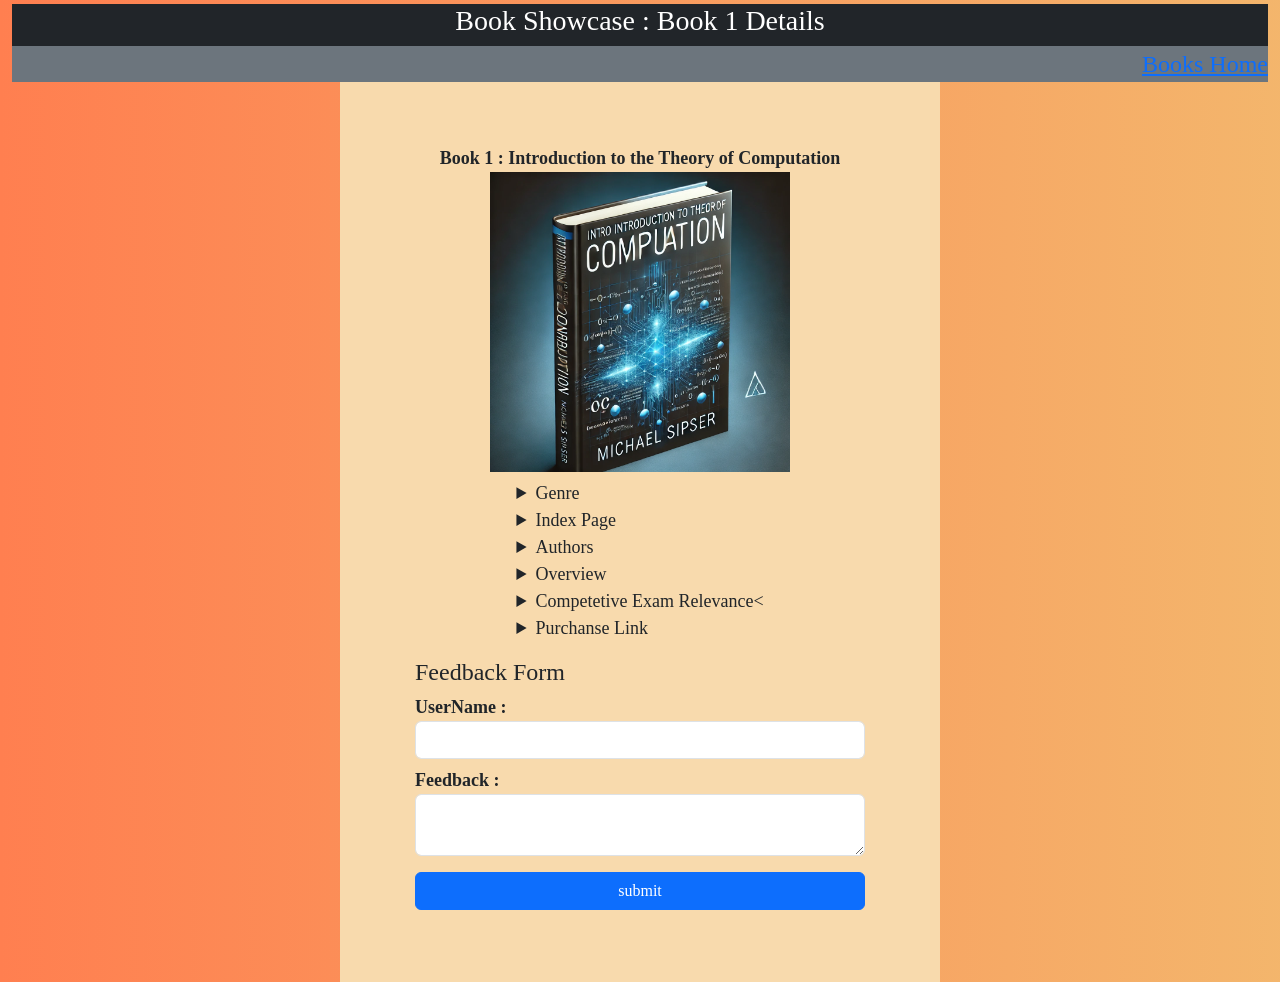
==== book1-details.html @ 99cdafd0 "updating all colors" ====
<!DOCTYPE html>
<html lang="en">
<head>
    <meta charset="UTF-8">
    <meta name="viewport" content="width=device-width, initial-scale=1.0">
    <title>Book1 Details</title>
    <link href="https://cdn.jsdelivr.net/npm/bootstrap@5.3.3/dist/css/bootstrap.min.css" rel="stylesheet" integrity="sha384-QWTKZyjpPEjISv5WaRU9OFeRpok6YctnYmDr5pNlyT2bRjXh0JMhjY6hW+ALEwIH" crossorigin="anonymous">
    <link rel="stylesheet" href="https://cdn.jsdelivr.net/npm/bootstrap-icons@1.11.3/font/bootstrap-icons.min.css">

    <style type="text/css">
        *{
            font-family: 'Times New Roman', Times, serif;
        }

        body{
            background: linear-gradient(to right, coral 0%, rgb(232, 236, 136) 50%, rgb(235, 235, 78) 100%);
        
                animation: animate-bg 10s infinite alternate;
                background-size: 400% 400%;
            }
            
            /* Keyframes for changing background colors */
            @keyframes animate-bg {
                0% {
                    background: #e9c0c0; /* Red */
                }
                25% {
                    background: #f4d5ab; /* Orange */
                }
                50% {
                    background: #baebdf; /* Green */
                }
                75% {
                    background: #92bbe4; /* Blue */
                }
                100% {
                    background: #d5afe1; /* Purple */
                }
            }
            
            

        main {
            width: 400px;
            display: flex;
            flex-direction: column;
            justify-content: center;
            align-items: center; /* Center content horizontally */
            margin: auto; /* Center main in the viewport */
            min-height: 100vh; /* Ensure it takes at least full screen height */
            background-color: whitesmoke;
        }

        /*for mobile screen and tablets*/
        @media screen and (max-width : 768px) {
            body{
                font-size: 13px;
            }

            main{
                background: linear-gradient(to right, coral 0%, rgb(232, 236, 136) 50%, rgb(235, 235, 78) 100%);
            }
            
        }

        /*min screen is 769px so styles applies on above equal to 769px*/
        @media screen and (min-width : 769px) {
            body{
                font-size: 18px;
            }
            main{
                width: 600px;
                background-color: rgb(248, 218, 173);
            }
        }
        
    </style>
</head>

<body class="container-fluid">

    <header class="bg-dark w-100">
        <h3 class="bg-dark text-white d-flex justify-content-center mt-1">
            Book Showcase : Book 1 Details
        </h3>

        <nav class="bg-secondary text-bg-primary d-flex justify-content-end">
            <a href="book_showcase.html" class="fs-4"> Books Home </a>
        </nav>
    </header>

    <main class="contents">

        <div class="fw-bold mt-2 d-flex justify-content-center">
            Book 1 : Introduction to the Theory of Computation
        </div>

        <div>
            <img src="theory-of-computation.webp" alt="" height="300px" width="300px">
        </div>

        <div class="showcase mt-2">

                <details>
                    <summary>Genre</summary>
                        <div>Computation Theory</div>
                        <div>Automata & Formal Languages</div>
                        <div>Computer Science</div>
                </details>

                
                <details>
                    <summary>Index Page</summary>
                        <div>Finite Automata & Regular Languages</div>
                        <div>Context-Free Languages & Pushdown Automata</div>
                        <div>Turing Machines & Computability Theory</div>
                        <div>Complexity Theory & NP-Completeness</div>
                        <div>Advanced Computation Models</div>
                </details>
                

              
                <details>
                    <summary>Authors</summary>
                        <p>
                            <span>Michael Sipser</span>– A renowned computer scientist and professor specializing in theoretical computation.
                        </p>
                </details>

                
                <details>
                    <summary>Overview</summary>
                        <p>
                            This book provides a deep dive into the fundamental concepts of theoretical computer science, including formal languages, automata, and computational complexity. It is widely used in universities for advanced computer science courses and research.
                        </p>
                </details>
                

                <details>
                    <summary>Competetive Exam Relevance<</summary>
                        <div>Useful for GATE, GRE, and theoretical CS exams</div>
                        <div>Helps in interviews for algorithmic and theoretical CS roles</div>
                </details>
                

                <details>
                    <summary>Purchanse Link</summary>
                        <div><a href="#">Buy on Amazon</a></div>
                        <div><a href="#">Buy on Flipkart</a></div>
                </details>

        </div>

        

    <form class="frm m-3 w-75">
        <h4>Feedback Form</h4>
        <dl>
            <dt>UserName : </dt>
            <dd>
                <input type="text" class="form-control">
            </dd>

            

            <dt>Feedback : </dt>
            <dd>
                <textarea name="" id="" class="form-control">

                </textarea>
            </dd>
        </dl>
        <button type="submit" class="btn btn-primary w-100">submit</button>
    </form>

</main>
    
</body>
</html>
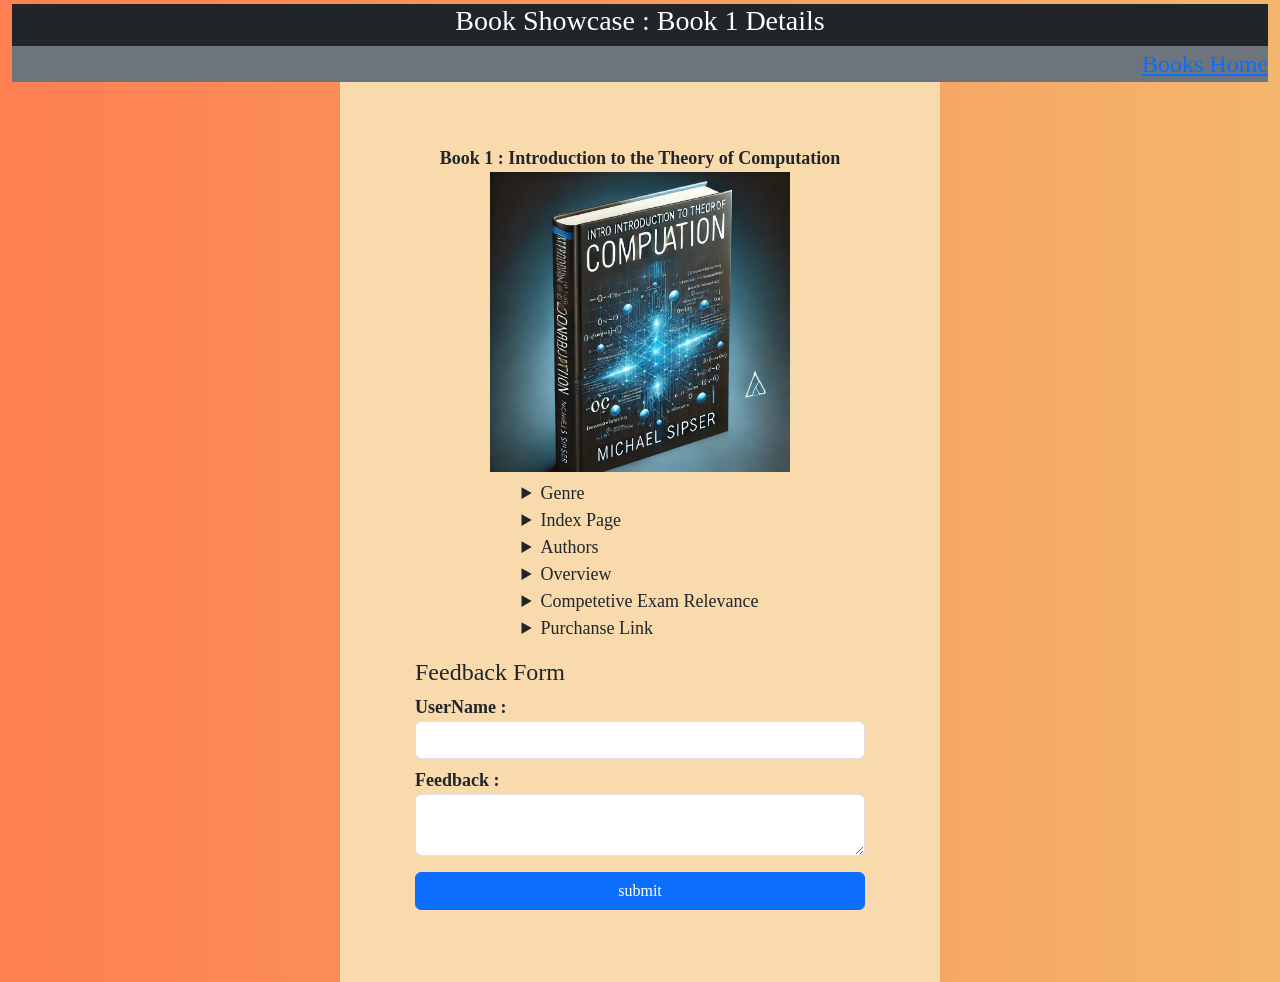
==== commit 47b0e9aa: "changing book details styles and footer styling" ====
--- a/book1-details.html
+++ b/book1-details.html
@@ -18,6 +18,8 @@
                 animation: animate-bg 10s infinite alternate;
                 background-size: 400% 400%;
             }
+            
+            
             
             /* Keyframes for changing background colors */
             @keyframes animate-bg {
@@ -123,7 +125,10 @@
                 <details>
                     <summary>Authors</summary>
                         <p>
-                            <span>Michael Sipser</span>– A renowned computer scientist and professor specializing in theoretical computation.
+                            <span class="fw-bold">Michael Sipser</span>– A renowned computer scientist 
+                        </p>
+                        <p>
+                            and professor specializing in theoretical computation.
                         </p>
                 </details>
 
@@ -131,13 +136,26 @@
                 <details>
                     <summary>Overview</summary>
                         <p>
-                            This book provides a deep dive into the fundamental concepts of theoretical computer science, including formal languages, automata, and computational complexity. It is widely used in universities for advanced computer science courses and research.
+                            This book provides a deep dive into the fundamental 
+                        </p>
+                        <p>
+                            concepts of theoretical computer science,
+                        </p>
+                        <p>
+                            including formal languages, automata, and computational
+                        </p>
+
+                        <p>
+                            complexity. It is widely used in universities 
+                        </p>
+                        <p>
+                            for advanced computer science courses and research.
                         </p>
                 </details>
                 
 
                 <details>
-                    <summary>Competetive Exam Relevance<</summary>
+                    <summary>Competetive Exam Relevance</summary>
                         <div>Useful for GATE, GRE, and theoretical CS exams</div>
                         <div>Helps in interviews for algorithmic and theoretical CS roles</div>
                 </details>
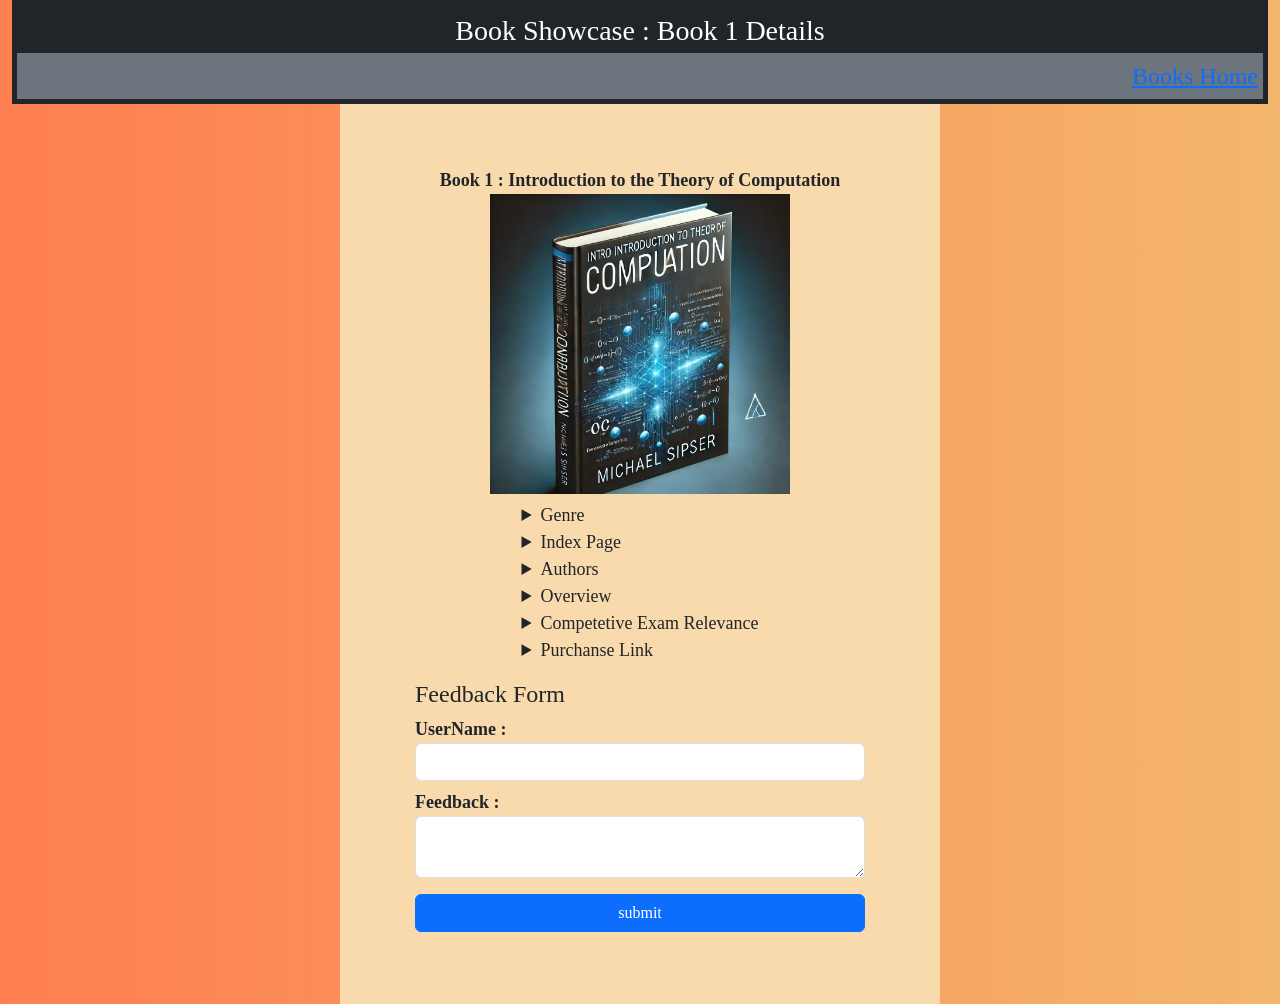
==== commit 49237960: "header responsiveness" ====
--- a/book1-details.html
+++ b/book1-details.html
@@ -18,6 +18,26 @@
                 animation: animate-bg 10s infinite alternate;
                 background-size: 400% 400%;
             }
+
+            
+            header {
+                width: 100%;
+                max-width: 100%;
+                padding: 5px; /* Add padding for spacing */
+                text-align: center; /* Center the content */
+            }
+            
+            header h3 {
+                margin: 0;
+                padding: 5px 0;
+            }
+            
+            nav {
+                display: flex;
+                justify-content: center; /* Center navigation */
+                padding: 5px;
+            }
+            
             
             
             
@@ -81,7 +101,7 @@
 
 <body class="container-fluid">
 
-    <header class="bg-dark w-100">
+    <header class="bg-dark">
         <h3 class="bg-dark text-white d-flex justify-content-center mt-1">
             Book Showcase : Book 1 Details
         </h3>
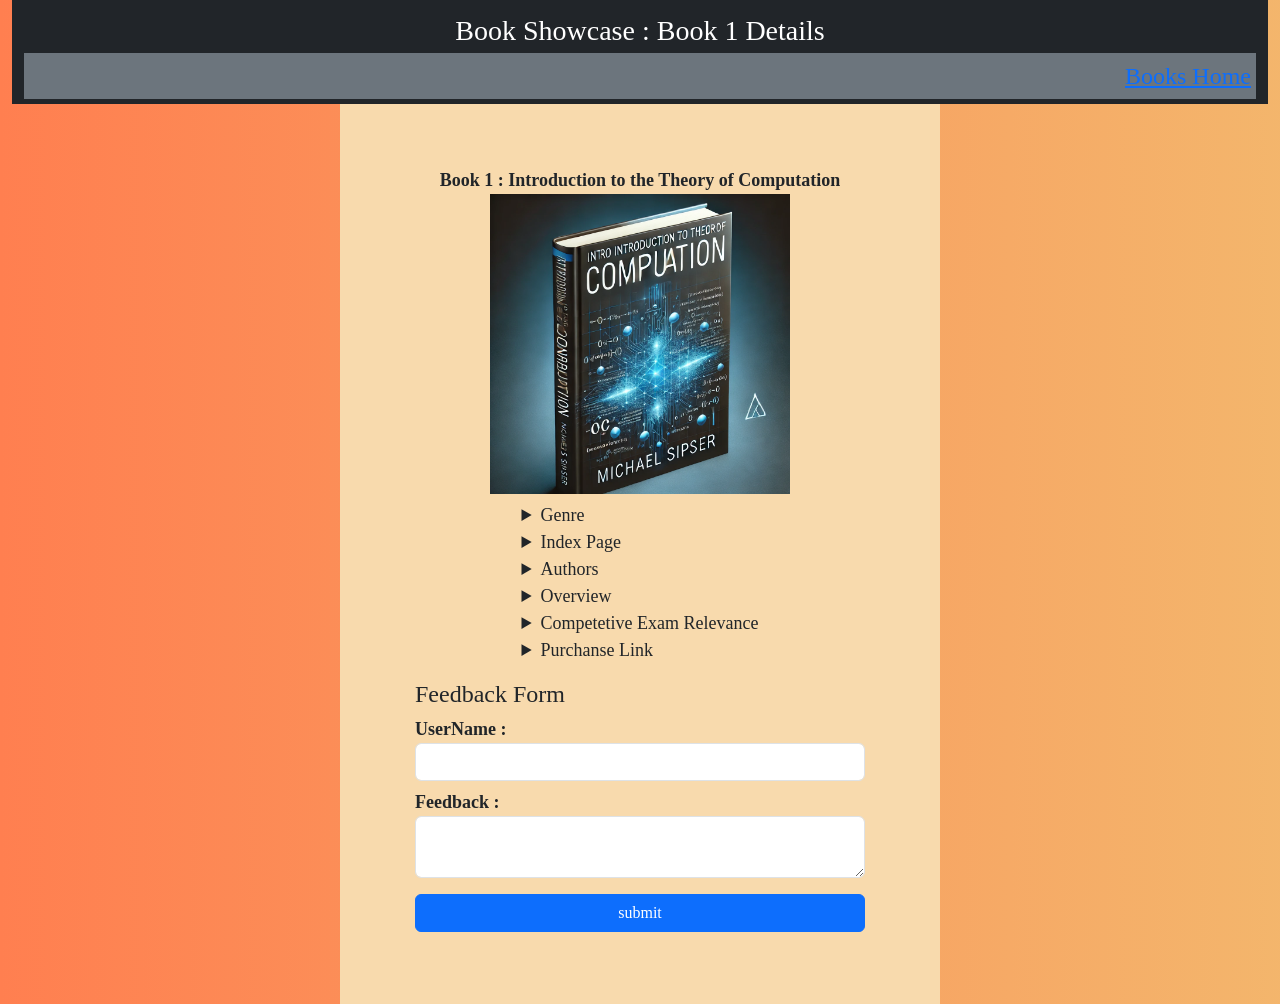
==== commit d4952b95: "header" ====
--- a/book1-details.html
+++ b/book1-details.html
@@ -101,7 +101,7 @@
 
 <body class="container-fluid">
 
-    <header class="bg-dark">
+    <header class="bg-dark container-fluid">
         <h3 class="bg-dark text-white d-flex justify-content-center mt-1">
             Book Showcase : Book 1 Details
         </h3>
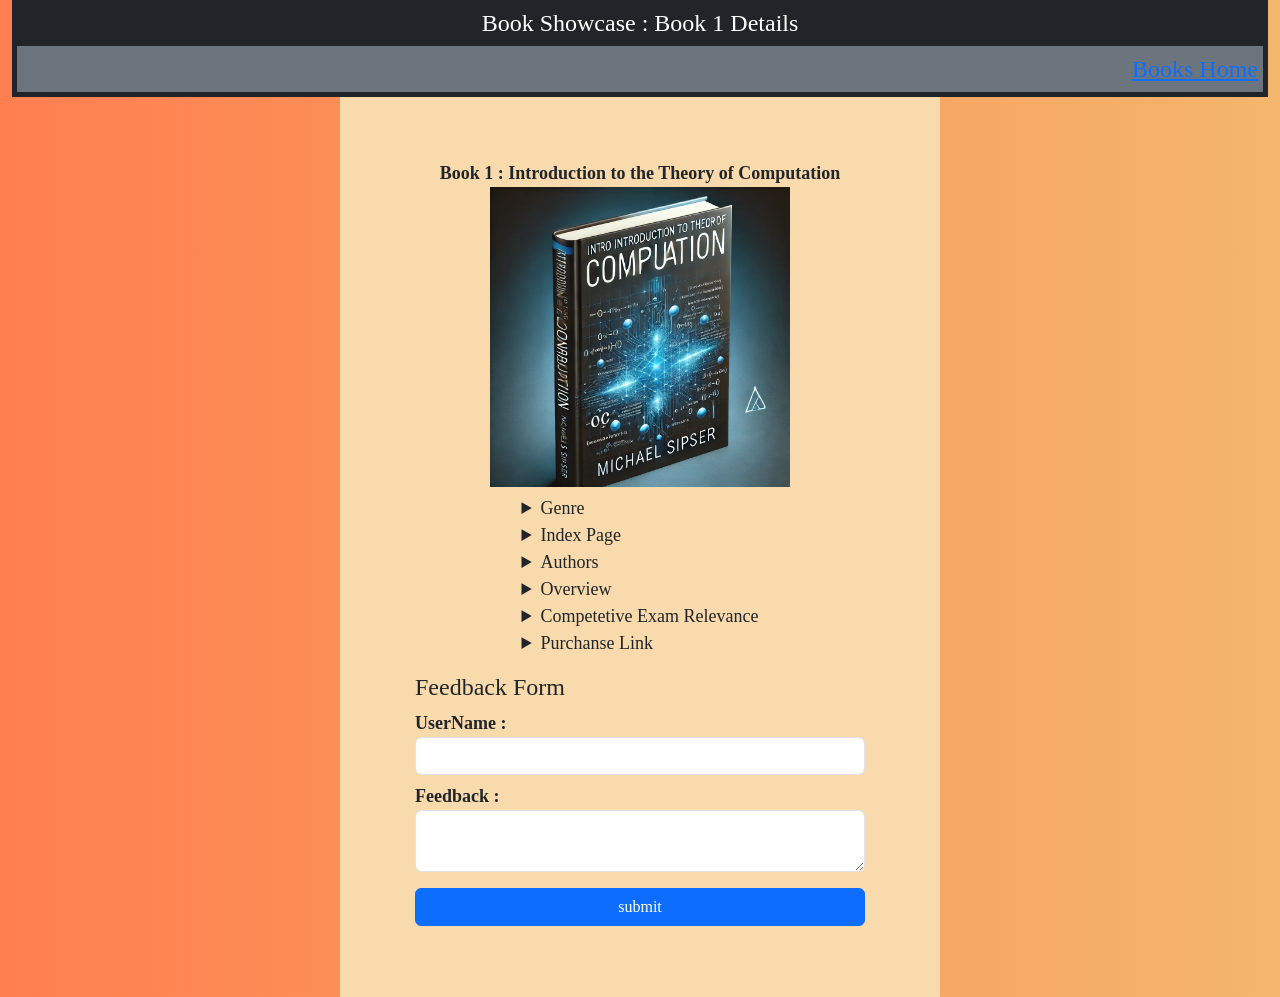
==== commit fa06a2d3: "h4" ====
--- a/book1-details.html
+++ b/book1-details.html
@@ -101,15 +101,16 @@
 
 <body class="container-fluid">
 
-    <header class="bg-dark container-fluid">
-        <h3 class="bg-dark text-white d-flex justify-content-center mt-1">
+    <header class="bg-dark">
+        <h4 class="bg-dark text-white d-flex justify-content-center mt-1">
             Book Showcase : Book 1 Details
-        </h3>
+        </h4>
 
         <nav class="bg-secondary text-bg-primary d-flex justify-content-end">
             <a href="book_showcase.html" class="fs-4"> Books Home </a>
         </nav>
     </header>
+
 
     <main class="contents">
 
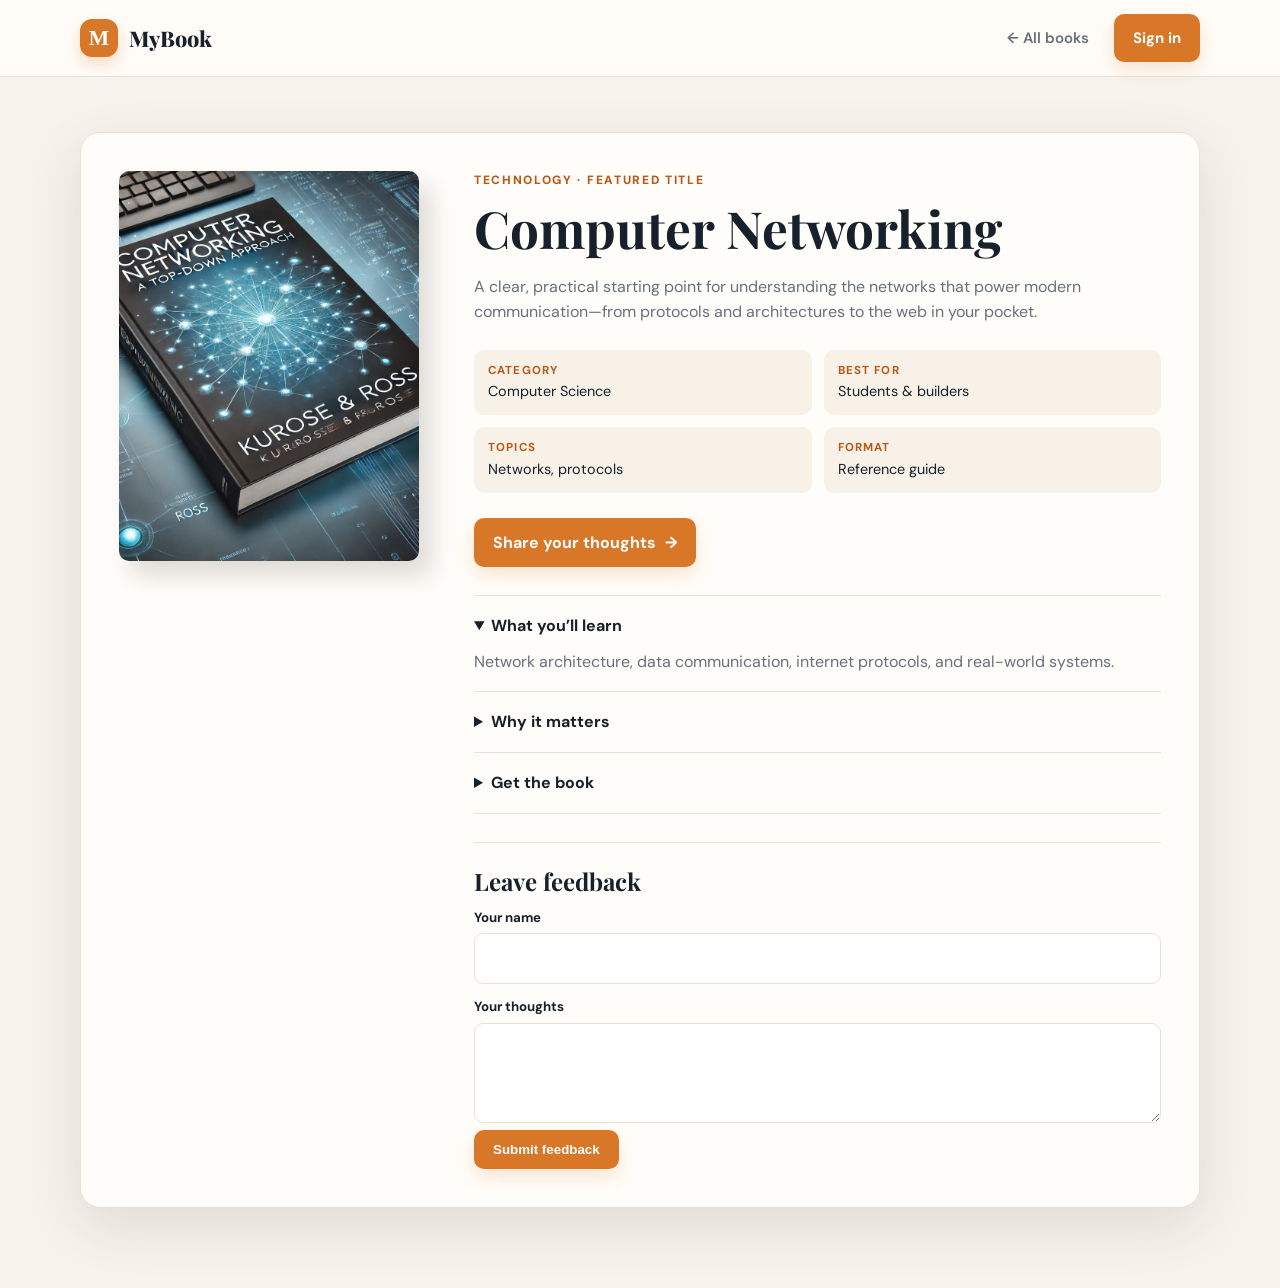
==== commit 933e2465: "refactor: extract CSS into styles.css and update page templates" ====
--- a/book1-details.html
+++ b/book1-details.html
@@ -1,218 +1 @@
-<!DOCTYPE html>
-<html lang="en">
-<head>
-    <meta charset="UTF-8">
-    <meta name="viewport" content="width=device-width, initial-scale=1.0">
-    <title>Book1 Details</title>
-    <link href="https://cdn.jsdelivr.net/npm/bootstrap@5.3.3/dist/css/bootstrap.min.css" rel="stylesheet" integrity="sha384-QWTKZyjpPEjISv5WaRU9OFeRpok6YctnYmDr5pNlyT2bRjXh0JMhjY6hW+ALEwIH" crossorigin="anonymous">
-    <link rel="stylesheet" href="https://cdn.jsdelivr.net/npm/bootstrap-icons@1.11.3/font/bootstrap-icons.min.css">
-
-    <style type="text/css">
-        *{
-            font-family: 'Times New Roman', Times, serif;
-        }
-
-        body{
-            background: linear-gradient(to right, coral 0%, rgb(232, 236, 136) 50%, rgb(235, 235, 78) 100%);
-        
-                animation: animate-bg 10s infinite alternate;
-                background-size: 400% 400%;
-            }
-
-            
-            header {
-                width: 100%;
-                max-width: 100%;
-                padding: 5px; /* Add padding for spacing */
-                text-align: center; /* Center the content */
-            }
-            
-            header h3 {
-                margin: 0;
-                padding: 5px 0;
-            }
-            
-            nav {
-                display: flex;
-                justify-content: center; /* Center navigation */
-                padding: 5px;
-            }
-            
-            
-            
-            
-            /* Keyframes for changing background colors */
-            @keyframes animate-bg {
-                0% {
-                    background: #e9c0c0; /* Red */
-                }
-                25% {
-                    background: #f4d5ab; /* Orange */
-                }
-                50% {
-                    background: #baebdf; /* Green */
-                }
-                75% {
-                    background: #92bbe4; /* Blue */
-                }
-                100% {
-                    background: #d5afe1; /* Purple */
-                }
-            }
-            
-            
-
-        main {
-            width: 400px;
-            display: flex;
-            flex-direction: column;
-            justify-content: center;
-            align-items: center; /* Center content horizontally */
-            margin: auto; /* Center main in the viewport */
-            min-height: 100vh; /* Ensure it takes at least full screen height */
-            background-color: whitesmoke;
-        }
-
-        /*for mobile screen and tablets*/
-        @media screen and (max-width : 768px) {
-            body{
-                font-size: 13px;
-            }
-
-            main{
-                background: linear-gradient(to right, coral 0%, rgb(232, 236, 136) 50%, rgb(235, 235, 78) 100%);
-            }
-            
-        }
-
-        /*min screen is 769px so styles applies on above equal to 769px*/
-        @media screen and (min-width : 769px) {
-            body{
-                font-size: 18px;
-            }
-            main{
-                width: 600px;
-                background-color: rgb(248, 218, 173);
-            }
-        }
-        
-    </style>
-</head>
-
-<body class="container-fluid">
-
-    <header class="bg-dark">
-        <h4 class="bg-dark text-white d-flex justify-content-center mt-1">
-            Book Showcase : Book 1 Details
-        </h4>
-
-        <nav class="bg-secondary text-bg-primary d-flex justify-content-end">
-            <a href="book_showcase.html" class="fs-4"> Books Home </a>
-        </nav>
-    </header>
-
-
-    <main class="contents">
-
-        <div class="fw-bold mt-2 d-flex justify-content-center">
-            Book 1 : Introduction to the Theory of Computation
-        </div>
-
-        <div>
-            <img src="theory-of-computation.webp" alt="" height="300px" width="300px">
-        </div>
-
-        <div class="showcase mt-2">
-
-                <details>
-                    <summary>Genre</summary>
-                        <div>Computation Theory</div>
-                        <div>Automata & Formal Languages</div>
-                        <div>Computer Science</div>
-                </details>
-
-                
-                <details>
-                    <summary>Index Page</summary>
-                        <div>Finite Automata & Regular Languages</div>
-                        <div>Context-Free Languages & Pushdown Automata</div>
-                        <div>Turing Machines & Computability Theory</div>
-                        <div>Complexity Theory & NP-Completeness</div>
-                        <div>Advanced Computation Models</div>
-                </details>
-                
-
-              
-                <details>
-                    <summary>Authors</summary>
-                        <p>
-                            <span class="fw-bold">Michael Sipser</span>– A renowned computer scientist 
-                        </p>
-                        <p>
-                            and professor specializing in theoretical computation.
-                        </p>
-                </details>
-
-                
-                <details>
-                    <summary>Overview</summary>
-                        <p>
-                            This book provides a deep dive into the fundamental 
-                        </p>
-                        <p>
-                            concepts of theoretical computer science,
-                        </p>
-                        <p>
-                            including formal languages, automata, and computational
-                        </p>
-
-                        <p>
-                            complexity. It is widely used in universities 
-                        </p>
-                        <p>
-                            for advanced computer science courses and research.
-                        </p>
-                </details>
-                
-
-                <details>
-                    <summary>Competetive Exam Relevance</summary>
-                        <div>Useful for GATE, GRE, and theoretical CS exams</div>
-                        <div>Helps in interviews for algorithmic and theoretical CS roles</div>
-                </details>
-                
-
-                <details>
-                    <summary>Purchanse Link</summary>
-                        <div><a href="#">Buy on Amazon</a></div>
-                        <div><a href="#">Buy on Flipkart</a></div>
-                </details>
-
-        </div>
-
-        
-
-    <form class="frm m-3 w-75">
-        <h4>Feedback Form</h4>
-        <dl>
-            <dt>UserName : </dt>
-            <dd>
-                <input type="text" class="form-control">
-            </dd>
-
-            
-
-            <dt>Feedback : </dt>
-            <dd>
-                <textarea name="" id="" class="form-control">
-
-                </textarea>
-            </dd>
-        </dl>
-        <button type="submit" class="btn btn-primary w-100">submit</button>
-    </form>
-
-</main>
-    
-</body>
-</html>+<!doctype html><html lang="en"><head><meta charset="UTF-8"><meta name="viewport" content="width=device-width, initial-scale=1.0"><title>Computer Networking — MyBook</title><link rel="stylesheet" href="styles.css"></head><body><header class="site-header"><div class="nav-wrap"><a class="brand" href="index.html"><span class="brand-mark">M</span> MyBook</a><nav class="nav-links"><a href="book_showcase.html">← All books</a><a href="book_login.html" class="btn btn-primary">Sign in</a></nav></div></header><main class="page-shell detail-wrap"><div class="detail-card"><img class="detail-cover" src="computer-networking.webp" alt="Computer Networking book cover"><div class="detail-content"><div class="eyebrow">Technology · Featured title</div><h1>Computer Networking</h1><p>A clear, practical starting point for understanding the networks that power modern communication—from protocols and architectures to the web in your pocket.</p><div class="facts"><div class="fact"><b>Category</b>Computer Science</div><div class="fact"><b>Best for</b>Students & builders</div><div class="fact"><b>Topics</b>Networks, protocols</div><div class="fact"><b>Format</b>Reference guide</div></div><a class="btn btn-primary" href="#feedback">Share your thoughts <span>→</span></a><div class="detail-list"><details open><summary>What you’ll learn</summary><div>Network architecture, data communication, internet protocols, and real-world systems.</div></details><details><summary>Why it matters</summary><div>Build a strong foundation for web development, cloud computing, and distributed applications.</div></details><details><summary>Get the book</summary><div><a href="#">Buy on Amazon →</a> &nbsp; <a href="#">Buy on Flipkart →</a></div></details></div><form id="feedback" class="feedback"><h2>Leave feedback</h2><label for="name">Your name</label><input id="name" type="text" required><label for="note">Your thoughts</label><textarea id="note" required></textarea><button class="btn btn-primary" type="submit">Submit feedback</button></form></div></div></main></body></html>
--- a/styles.css
+++ b/styles.css
@@ -0,0 +1,77 @@
+@import url('https://fonts.googleapis.com/css2?family=DM+Sans:wght@400;500;600;700&family=Playfair+Display:wght@600;700;800&display=swap');
+
+:root { --ink:#17212b; --muted:#66717c; --cream:#f7f3ec; --paper:#fffdf9; --line:#e9e1d5; --amber:#d97728; --amber-dark:#b95816; --navy:#183044; --shadow:0 18px 55px rgba(35,30,24,.11); }
+* { box-sizing:border-box; }
+html { scroll-behavior:smooth; }
+body { margin:0; color:var(--ink); background:var(--cream); font-family:'DM Sans',sans-serif; line-height:1.6; }
+a { color:inherit; text-decoration:none; }
+.site-header { background:rgba(255,253,249,.9); border-bottom:1px solid var(--line); position:sticky; top:0; z-index:10; backdrop-filter:blur(14px); }
+.nav-wrap { width:min(1120px, calc(100% - 40px)); min-height:76px; margin:auto; display:flex; align-items:center; justify-content:space-between; gap:28px; }
+.brand { display:flex; align-items:center; gap:11px; font-family:'Playfair Display',serif; font-size:1.35rem; font-weight:800; }
+.brand-mark { width:38px; height:38px; display:grid; place-items:center; border-radius:12px; color:#fff; background:var(--amber); font-family:serif; font-size:1.35rem; box-shadow:0 7px 15px rgba(217,119,40,.25); }
+.nav-links { display:flex; align-items:center; gap:25px; color:var(--muted); font-size:.94rem; font-weight:600; }
+.nav-links a:hover { color:var(--amber-dark); }
+.btn { display:inline-flex; align-items:center; justify-content:center; gap:9px; border:0; border-radius:10px; padding:12px 19px; font-weight:700; cursor:pointer; transition:.2s ease; }
+.btn-primary { background:var(--amber); color:#fff; box-shadow:0 8px 18px rgba(217,119,40,.18); }
+.btn-primary:hover { background:var(--amber-dark); transform:translateY(-2px); }
+.btn-quiet { background:#f2ece3; color:var(--ink); }
+.page-shell { width:min(1120px, calc(100% - 40px)); margin:auto; }
+.eyebrow { color:var(--amber-dark); text-transform:uppercase; letter-spacing:.14em; font-size:.75rem; font-weight:800; }
+h1,h2,h3 { font-family:'Playfair Display',serif; line-height:1.12; margin:0; }
+.hero { display:grid; grid-template-columns:1.05fr .95fr; align-items:center; gap:70px; padding:95px 0 80px; }
+.hero h1 { font-size:clamp(2.8rem, 6vw, 5.2rem); max-width:650px; margin:14px 0 22px; letter-spacing:-.04em; }
+.hero p { max-width:545px; color:var(--muted); font-size:1.08rem; }
+.hero-actions { display:flex; gap:12px; margin-top:30px; flex-wrap:wrap; }
+.hero-art { position:relative; min-height:390px; display:grid; place-items:center; }
+.hero-art::before { content:''; position:absolute; width:340px; height:340px; border-radius:50%; background:#ead8c1; }
+.hero-book { position:relative; width:230px; height:290px; padding:27px 25px; color:#fff; border-radius:5px 14px 14px 5px; background:linear-gradient(135deg,#24465b,#132b3b); box-shadow:24px 26px 0 #d38c4e, 30px 35px 42px rgba(31,25,18,.18); transform:rotate(7deg); }
+.hero-book::after { content:'BOOKS'; position:absolute; right:-6px; top:22px; bottom:22px; width:14px; background:#eadcc9; border-radius:0 3px 3px 0; }
+.hero-book h2 { font-size:2.5rem; border-top:2px solid #e9b778; border-bottom:2px solid #e9b778; padding:20px 0; }
+.hero-book p { color:#e9b778; font-size:.72rem; letter-spacing:.18em; margin-top:20px; }
+.feature-row { display:grid; grid-template-columns:repeat(3,1fr); gap:18px; padding:25px 0 75px; }
+.feature { padding:20px; border:1px solid var(--line); border-radius:14px; background:var(--paper); }
+.feature strong { display:block; margin:5px 0; }
+.feature span { color:var(--muted); font-size:.9rem; }
+.section-head { display:flex; justify-content:space-between; align-items:end; gap:20px; margin:64px 0 24px; }
+.section-head h1,.section-head h2 { font-size:clamp(2rem,4vw,3rem); }
+.section-head p { margin:0; color:var(--muted); }
+.books-grid { display:grid; grid-template-columns:repeat(3,1fr); gap:22px; padding-bottom:75px; }
+.book-card { background:var(--paper); border:1px solid var(--line); border-radius:16px; overflow:hidden; transition:.25s ease; box-shadow:0 5px 18px rgba(35,30,24,.03); }
+.book-card:hover { transform:translateY(-7px); box-shadow:var(--shadow); }
+.cover { height:285px; padding:15px; background:#e9dfd1; }
+.cover img { width:100%; height:100%; object-fit:cover; border-radius:9px; }
+.book-info { padding:20px; }
+.book-info h2 { font-size:1.25rem; margin:8px 0; }
+.book-info p { color:var(--muted); min-height:50px; margin:0 0 18px; font-size:.9rem; }
+.book-meta { color:var(--amber-dark); font-size:.77rem; text-transform:uppercase; letter-spacing:.1em; font-weight:800; }
+.site-footer { padding:28px 0; border-top:1px solid var(--line); color:var(--muted); font-size:.88rem; }
+.footer-wrap { display:flex; justify-content:space-between; gap:20px; }
+.detail-wrap { padding:55px 0 80px; }
+.detail-card { display:grid; grid-template-columns:300px 1fr; gap:55px; background:var(--paper); border:1px solid var(--line); border-radius:20px; padding:38px; box-shadow:var(--shadow); }
+.detail-cover { width:100%; height:390px; object-fit:cover; border-radius:10px; box-shadow:12px 15px 25px rgba(35,30,24,.15); }
+.detail-content h1 { font-size:clamp(2rem,4vw,3.5rem); margin:10px 0 15px; }
+.detail-content > p { color:var(--muted); }
+.facts { display:grid; grid-template-columns:repeat(2,1fr); gap:12px; margin:25px 0; }
+.fact { background:#f7f1e8; border-radius:10px; padding:12px 14px; font-size:.9rem; }
+.fact b { display:block; color:var(--amber-dark); font-size:.72rem; text-transform:uppercase; letter-spacing:.1em; }
+.detail-list { margin-top:28px; border-top:1px solid var(--line); }
+details { padding:17px 0; border-bottom:1px solid var(--line); }
+summary { cursor:pointer; font-weight:700; }
+details p, details div { color:var(--muted); margin:10px 0 0; }
+.feedback { margin-top:28px; padding-top:25px; border-top:1px solid var(--line); }
+label { display:block; font-size:.83rem; font-weight:700; margin:12px 0 5px; }
+input,textarea { width:100%; padding:12px 13px; color:var(--ink); border:1px solid var(--line); border-radius:9px; background:#fff; font:inherit; }
+textarea { min-height:100px; resize:vertical; }
+.login-page { min-height:100vh; display:grid; grid-template-columns:1fr 1fr; }
+.login-art { padding:65px; display:flex; flex-direction:column; justify-content:space-between; color:#fff; background:var(--navy); }
+.login-art h1 { max-width:460px; font-size:clamp(2.7rem,5vw,5rem); }
+.login-art p { max-width:400px; color:#c2d0d8; }
+.login-quote { color:#e9b778; font-family:'Playfair Display',serif; font-size:1.1rem; }
+.login-panel { display:grid; place-items:center; padding:40px; background:var(--cream); }
+.login-form { width:min(100%,390px); }
+.login-form h1 { font-size:2.4rem; margin:10px 0; }
+.login-form > p { color:var(--muted); margin-bottom:28px; }
+.login-form .btn { width:100%; margin-top:20px; }
+.back-link { color:var(--muted); font-size:.9rem; }
+@media (max-width:800px) { .hero { grid-template-columns:1fr; gap:20px; padding:62px 0 35px; } .hero-art { min-height:300px; } .feature-row,.books-grid { grid-template-columns:1fr; } .detail-card { grid-template-columns:1fr; padding:22px; } .detail-cover { height:330px; max-width:300px; } .login-page { grid-template-columns:1fr; } .login-art { min-height:360px; padding:35px 25px; } .login-panel { padding:50px 25px; } }
+@media (max-width:560px) { .page-shell,.nav-wrap { width:min(100% - 28px,1120px); } .nav-links a:not(.btn) { display:none; } .nav-wrap { min-height:66px; } .hero h1 { font-size:3rem; } .hero-art { transform:scale(.85); margin:-20px 0; } .facts { grid-template-columns:1fr; } .footer-wrap { flex-direction:column; } }
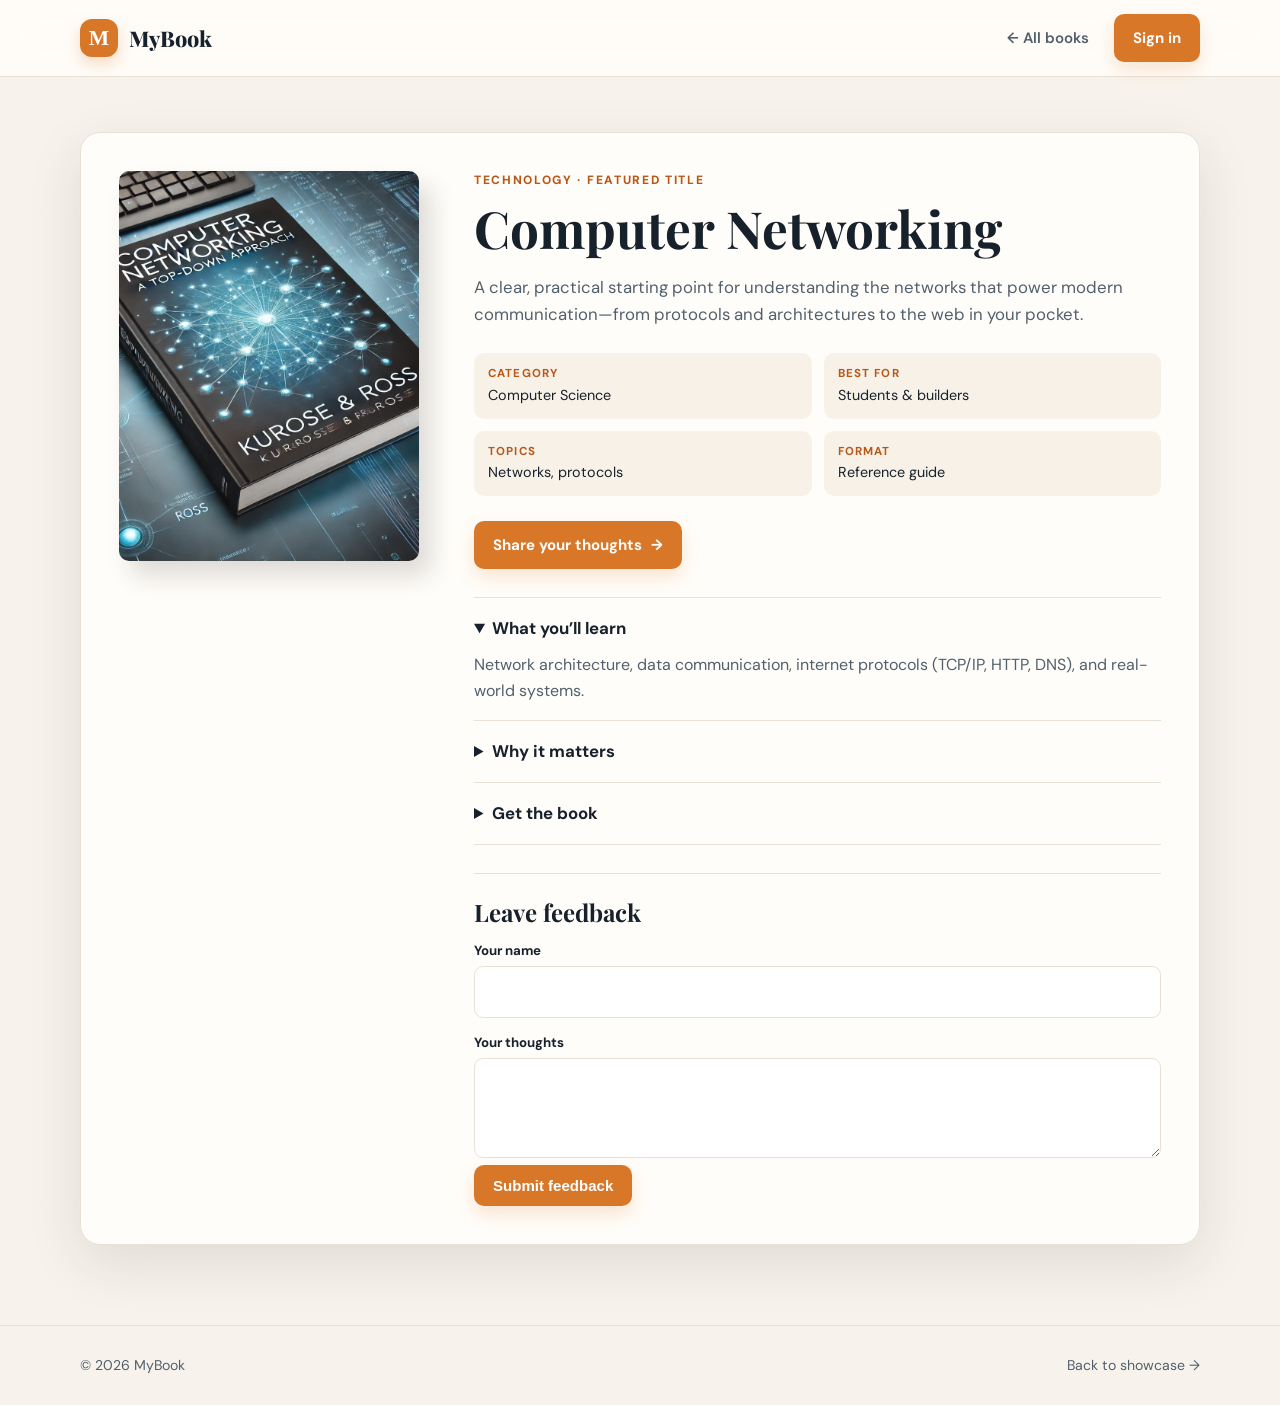
==== commit a7904095: "feat: upgrade BookshowCase to enterprise grade with live search, accessibility, SEO, and toast alert" ====
--- a/book1-details.html
+++ b/book1-details.html
@@ -1 +1,102 @@
-<!doctype html><html lang="en"><head><meta charset="UTF-8"><meta name="viewport" content="width=device-width, initial-scale=1.0"><title>Computer Networking — MyBook</title><link rel="stylesheet" href="styles.css"></head><body><header class="site-header"><div class="nav-wrap"><a class="brand" href="index.html"><span class="brand-mark">M</span> MyBook</a><nav class="nav-links"><a href="book_showcase.html">← All books</a><a href="book_login.html" class="btn btn-primary">Sign in</a></nav></div></header><main class="page-shell detail-wrap"><div class="detail-card"><img class="detail-cover" src="computer-networking.webp" alt="Computer Networking book cover"><div class="detail-content"><div class="eyebrow">Technology · Featured title</div><h1>Computer Networking</h1><p>A clear, practical starting point for understanding the networks that power modern communication—from protocols and architectures to the web in your pocket.</p><div class="facts"><div class="fact"><b>Category</b>Computer Science</div><div class="fact"><b>Best for</b>Students & builders</div><div class="fact"><b>Topics</b>Networks, protocols</div><div class="fact"><b>Format</b>Reference guide</div></div><a class="btn btn-primary" href="#feedback">Share your thoughts <span>→</span></a><div class="detail-list"><details open><summary>What you’ll learn</summary><div>Network architecture, data communication, internet protocols, and real-world systems.</div></details><details><summary>Why it matters</summary><div>Build a strong foundation for web development, cloud computing, and distributed applications.</div></details><details><summary>Get the book</summary><div><a href="#">Buy on Amazon →</a> &nbsp; <a href="#">Buy on Flipkart →</a></div></details></div><form id="feedback" class="feedback"><h2>Leave feedback</h2><label for="name">Your name</label><input id="name" type="text" required><label for="note">Your thoughts</label><textarea id="note" required></textarea><button class="btn btn-primary" type="submit">Submit feedback</button></form></div></div></main></body></html>
+<!doctype html>
+<html lang="en">
+<head>
+  <meta charset="UTF-8">
+  <meta name="viewport" content="width=device-width, initial-scale=1.0">
+  <meta name="description" content="Computer Networking — Understand the systems that connect our digital world. Key concepts, protocols, and practical reference guide.">
+  <meta name="theme-color" content="#f7f3ec">
+  <!-- Favicon -->
+  <link rel="icon" href="data:image/svg+xml,<svg xmlns='http://www.w3.org/2000/svg' viewBox='0 0 100 100'><rect width='100' height='100' rx='20' fill='%23d97728'/><text x='50' y='70' font-size='65' font-family='serif' font-weight='bold' text-anchor='middle' fill='%23ffffff'>M</text></svg>">
+  <title>Computer Networking — MyBook</title>
+  <link rel="stylesheet" href="styles.css">
+  <!-- JSON-LD Book Schema -->
+  <script type="application/ld+json">
+  {
+    "@context": "https://schema.org",
+    "@type": "Book",
+    "name": "Computer Networking",
+    "genre": "Technology & Computer Science",
+    "description": "Understand the systems that connect our digital world from protocols and architectures to the web in your pocket."
+  }
+  </script>
+</head>
+<body>
+  <header class="site-header">
+    <div class="nav-wrap">
+      <a class="brand" href="index.html"><span class="brand-mark">M</span> MyBook</a>
+      <button class="menu-toggle" aria-label="Toggle Navigation Menu" aria-expanded="false" onclick="document.querySelector('.nav-links').classList.toggle('active')">☰</button>
+      <nav class="nav-links" aria-label="Main navigation">
+        <a href="book_showcase.html">← All books</a>
+        <a href="book_login.html" class="btn btn-primary">Sign in</a>
+      </nav>
+    </div>
+  </header>
+
+  <main class="page-shell detail-wrap">
+    <article class="detail-card">
+      <img class="detail-cover" src="computer-networking.webp" alt="Computer Networking book cover" loading="eager">
+      <div class="detail-content">
+        <div class="eyebrow">Technology · Featured title</div>
+        <h1>Computer Networking</h1>
+        <p>A clear, practical starting point for understanding the networks that power modern communication—from protocols and architectures to the web in your pocket.</p>
+
+        <div class="facts">
+          <div class="fact"><b>Category</b>Computer Science</div>
+          <div class="fact"><b>Best for</b>Students & builders</div>
+          <div class="fact"><b>Topics</b>Networks, protocols</div>
+          <div class="fact"><b>Format</b>Reference guide</div>
+        </div>
+
+        <a class="btn btn-primary" href="#feedback">Share your thoughts <span aria-hidden="true">→</span></a>
+
+        <div class="detail-list">
+          <details open>
+            <summary>What you’ll learn</summary>
+            <div>Network architecture, data communication, internet protocols (TCP/IP, HTTP, DNS), and real-world systems.</div>
+          </details>
+          <details>
+            <summary>Why it matters</summary>
+            <div>Build a strong foundation for web development, cloud computing, systems engineering, and distributed applications.</div>
+          </details>
+          <details>
+            <summary>Get the book</summary>
+            <div>
+              <a href="https://amazon.com" target="_blank" rel="noopener noreferrer">Buy on Amazon →</a> &nbsp;·&nbsp;
+              <a href="https://flipkart.com" target="_blank" rel="noopener noreferrer">Buy on Flipkart →</a>
+            </div>
+          </details>
+        </div>
+
+        <form id="feedback" class="feedback" onsubmit="handleFeedback(event)">
+          <h2>Leave feedback</h2>
+          <label for="name">Your name</label>
+          <input id="name" type="text" required aria-required="true">
+          <label for="note">Your thoughts</label>
+          <textarea id="note" required aria-required="true"></textarea>
+          <button class="btn btn-primary" type="submit">Submit feedback</button>
+        </form>
+      </div>
+    </article>
+  </main>
+
+  <div id="toastContainer"></div>
+
+  <footer class="site-footer">
+    <div class="page-shell footer-wrap">
+      <span>© 2026 MyBook</span>
+      <a href="book_showcase.html">Back to showcase →</a>
+    </div>
+  </footer>
+
+  <script>
+    function handleFeedback(e) {
+      e.preventDefault();
+      const name = document.getElementById('name').value;
+      const toast = document.getElementById('toastContainer');
+      toast.innerHTML = `<div class="toast-notice" role="alert"><span>Thank you for your feedback, ${name}!</span></div>`;
+      e.target.reset();
+      setTimeout(() => { toast.innerHTML = ''; }, 3500);
+    }
+  </script>
+</body>
+</html>
--- a/styles.css
+++ b/styles.css
@@ -1,77 +1,502 @@
-@import url('https://fonts.googleapis.com/css2?family=DM+Sans:wght@400;500;600;700&family=Playfair+Display:wght@600;700;800&display=swap');
-
-:root { --ink:#17212b; --muted:#66717c; --cream:#f7f3ec; --paper:#fffdf9; --line:#e9e1d5; --amber:#d97728; --amber-dark:#b95816; --navy:#183044; --shadow:0 18px 55px rgba(35,30,24,.11); }
-* { box-sizing:border-box; }
-html { scroll-behavior:smooth; }
-body { margin:0; color:var(--ink); background:var(--cream); font-family:'DM Sans',sans-serif; line-height:1.6; }
-a { color:inherit; text-decoration:none; }
-.site-header { background:rgba(255,253,249,.9); border-bottom:1px solid var(--line); position:sticky; top:0; z-index:10; backdrop-filter:blur(14px); }
-.nav-wrap { width:min(1120px, calc(100% - 40px)); min-height:76px; margin:auto; display:flex; align-items:center; justify-content:space-between; gap:28px; }
-.brand { display:flex; align-items:center; gap:11px; font-family:'Playfair Display',serif; font-size:1.35rem; font-weight:800; }
-.brand-mark { width:38px; height:38px; display:grid; place-items:center; border-radius:12px; color:#fff; background:var(--amber); font-family:serif; font-size:1.35rem; box-shadow:0 7px 15px rgba(217,119,40,.25); }
-.nav-links { display:flex; align-items:center; gap:25px; color:var(--muted); font-size:.94rem; font-weight:600; }
-.nav-links a:hover { color:var(--amber-dark); }
-.btn { display:inline-flex; align-items:center; justify-content:center; gap:9px; border:0; border-radius:10px; padding:12px 19px; font-weight:700; cursor:pointer; transition:.2s ease; }
-.btn-primary { background:var(--amber); color:#fff; box-shadow:0 8px 18px rgba(217,119,40,.18); }
-.btn-primary:hover { background:var(--amber-dark); transform:translateY(-2px); }
-.btn-quiet { background:#f2ece3; color:var(--ink); }
-.page-shell { width:min(1120px, calc(100% - 40px)); margin:auto; }
-.eyebrow { color:var(--amber-dark); text-transform:uppercase; letter-spacing:.14em; font-size:.75rem; font-weight:800; }
-h1,h2,h3 { font-family:'Playfair Display',serif; line-height:1.12; margin:0; }
-.hero { display:grid; grid-template-columns:1.05fr .95fr; align-items:center; gap:70px; padding:95px 0 80px; }
-.hero h1 { font-size:clamp(2.8rem, 6vw, 5.2rem); max-width:650px; margin:14px 0 22px; letter-spacing:-.04em; }
-.hero p { max-width:545px; color:var(--muted); font-size:1.08rem; }
-.hero-actions { display:flex; gap:12px; margin-top:30px; flex-wrap:wrap; }
-.hero-art { position:relative; min-height:390px; display:grid; place-items:center; }
-.hero-art::before { content:''; position:absolute; width:340px; height:340px; border-radius:50%; background:#ead8c1; }
-.hero-book { position:relative; width:230px; height:290px; padding:27px 25px; color:#fff; border-radius:5px 14px 14px 5px; background:linear-gradient(135deg,#24465b,#132b3b); box-shadow:24px 26px 0 #d38c4e, 30px 35px 42px rgba(31,25,18,.18); transform:rotate(7deg); }
-.hero-book::after { content:'BOOKS'; position:absolute; right:-6px; top:22px; bottom:22px; width:14px; background:#eadcc9; border-radius:0 3px 3px 0; }
-.hero-book h2 { font-size:2.5rem; border-top:2px solid #e9b778; border-bottom:2px solid #e9b778; padding:20px 0; }
-.hero-book p { color:#e9b778; font-size:.72rem; letter-spacing:.18em; margin-top:20px; }
-.feature-row { display:grid; grid-template-columns:repeat(3,1fr); gap:18px; padding:25px 0 75px; }
-.feature { padding:20px; border:1px solid var(--line); border-radius:14px; background:var(--paper); }
-.feature strong { display:block; margin:5px 0; }
-.feature span { color:var(--muted); font-size:.9rem; }
-.section-head { display:flex; justify-content:space-between; align-items:end; gap:20px; margin:64px 0 24px; }
-.section-head h1,.section-head h2 { font-size:clamp(2rem,4vw,3rem); }
-.section-head p { margin:0; color:var(--muted); }
-.books-grid { display:grid; grid-template-columns:repeat(3,1fr); gap:22px; padding-bottom:75px; }
-.book-card { background:var(--paper); border:1px solid var(--line); border-radius:16px; overflow:hidden; transition:.25s ease; box-shadow:0 5px 18px rgba(35,30,24,.03); }
-.book-card:hover { transform:translateY(-7px); box-shadow:var(--shadow); }
-.cover { height:285px; padding:15px; background:#e9dfd1; }
-.cover img { width:100%; height:100%; object-fit:cover; border-radius:9px; }
-.book-info { padding:20px; }
-.book-info h2 { font-size:1.25rem; margin:8px 0; }
-.book-info p { color:var(--muted); min-height:50px; margin:0 0 18px; font-size:.9rem; }
-.book-meta { color:var(--amber-dark); font-size:.77rem; text-transform:uppercase; letter-spacing:.1em; font-weight:800; }
-.site-footer { padding:28px 0; border-top:1px solid var(--line); color:var(--muted); font-size:.88rem; }
-.footer-wrap { display:flex; justify-content:space-between; gap:20px; }
-.detail-wrap { padding:55px 0 80px; }
-.detail-card { display:grid; grid-template-columns:300px 1fr; gap:55px; background:var(--paper); border:1px solid var(--line); border-radius:20px; padding:38px; box-shadow:var(--shadow); }
-.detail-cover { width:100%; height:390px; object-fit:cover; border-radius:10px; box-shadow:12px 15px 25px rgba(35,30,24,.15); }
-.detail-content h1 { font-size:clamp(2rem,4vw,3.5rem); margin:10px 0 15px; }
-.detail-content > p { color:var(--muted); }
-.facts { display:grid; grid-template-columns:repeat(2,1fr); gap:12px; margin:25px 0; }
-.fact { background:#f7f1e8; border-radius:10px; padding:12px 14px; font-size:.9rem; }
-.fact b { display:block; color:var(--amber-dark); font-size:.72rem; text-transform:uppercase; letter-spacing:.1em; }
-.detail-list { margin-top:28px; border-top:1px solid var(--line); }
-details { padding:17px 0; border-bottom:1px solid var(--line); }
-summary { cursor:pointer; font-weight:700; }
-details p, details div { color:var(--muted); margin:10px 0 0; }
-.feedback { margin-top:28px; padding-top:25px; border-top:1px solid var(--line); }
-label { display:block; font-size:.83rem; font-weight:700; margin:12px 0 5px; }
-input,textarea { width:100%; padding:12px 13px; color:var(--ink); border:1px solid var(--line); border-radius:9px; background:#fff; font:inherit; }
-textarea { min-height:100px; resize:vertical; }
-.login-page { min-height:100vh; display:grid; grid-template-columns:1fr 1fr; }
-.login-art { padding:65px; display:flex; flex-direction:column; justify-content:space-between; color:#fff; background:var(--navy); }
-.login-art h1 { max-width:460px; font-size:clamp(2.7rem,5vw,5rem); }
-.login-art p { max-width:400px; color:#c2d0d8; }
-.login-quote { color:#e9b778; font-family:'Playfair Display',serif; font-size:1.1rem; }
-.login-panel { display:grid; place-items:center; padding:40px; background:var(--cream); }
-.login-form { width:min(100%,390px); }
-.login-form h1 { font-size:2.4rem; margin:10px 0; }
-.login-form > p { color:var(--muted); margin-bottom:28px; }
-.login-form .btn { width:100%; margin-top:20px; }
-.back-link { color:var(--muted); font-size:.9rem; }
-@media (max-width:800px) { .hero { grid-template-columns:1fr; gap:20px; padding:62px 0 35px; } .hero-art { min-height:300px; } .feature-row,.books-grid { grid-template-columns:1fr; } .detail-card { grid-template-columns:1fr; padding:22px; } .detail-cover { height:330px; max-width:300px; } .login-page { grid-template-columns:1fr; } .login-art { min-height:360px; padding:35px 25px; } .login-panel { padding:50px 25px; } }
-@media (max-width:560px) { .page-shell,.nav-wrap { width:min(100% - 28px,1120px); } .nav-links a:not(.btn) { display:none; } .nav-wrap { min-height:66px; } .hero h1 { font-size:3rem; } .hero-art { transform:scale(.85); margin:-20px 0; } .facts { grid-template-columns:1fr; } .footer-wrap { flex-direction:column; } }
+@import url('https://fonts.googleapis.com/css2?family=DM+Sans:ital,wght@0,400;0,500;0,600;0,700;1,400&family=Playfair+Display:wght@600;700;800&display=swap');
+
+:root {
+  --ink: #17212b;
+  --muted: #52606d;
+  --cream: #f7f3ec;
+  --paper: #fffdf9;
+  --line: #e9e1d5;
+  --amber: #d97728;
+  --amber-dark: #b95816;
+  --navy: #183044;
+  --green: #2e7d32;
+  --shadow: 0 18px 55px rgba(35, 30, 24, .11);
+  --focus-ring: 0 0 0 3px rgba(217, 119, 40, .35);
+}
+
+* { box-sizing: border-box; }
+html { scroll-behavior: smooth; }
+body {
+  margin: 0;
+  color: var(--ink);
+  background: var(--cream);
+  font-family: 'DM Sans', system-ui, -apple-system, sans-serif;
+  line-height: 1.6;
+  -webkit-font-smoothing: antialiased;
+}
+
+a { color: inherit; text-decoration: none; }
+a:focus-visible, button:focus-visible, input:focus-visible, textarea:focus-visible {
+  outline: none;
+  box-shadow: var(--focus-ring);
+  border-radius: 6px;
+}
+
+/* Header & Nav */
+.site-header {
+  background: rgba(255, 253, 249, .92);
+  border-bottom: 1px solid var(--line);
+  position: sticky;
+  top: 0;
+  z-index: 100;
+  backdrop-filter: blur(14px);
+}
+
+.nav-wrap {
+  width: min(1120px, calc(100% - 40px));
+  min-height: 76px;
+  margin: auto;
+  display: flex;
+  align-items: center;
+  justify-content: space-between;
+  gap: 28px;
+}
+
+.brand {
+  display: flex;
+  align-items: center;
+  gap: 11px;
+  font-family: 'Playfair Display', serif;
+  font-size: 1.35rem;
+  font-weight: 800;
+}
+
+.brand-mark {
+  width: 38px;
+  height: 38px;
+  display: grid;
+  place-items: center;
+  border-radius: 12px;
+  color: #fff;
+  background: var(--amber);
+  font-family: serif;
+  font-size: 1.35rem;
+  box-shadow: 0 7px 15px rgba(217, 119, 40, .25);
+}
+
+.nav-links {
+  display: flex;
+  align-items: center;
+  gap: 25px;
+  color: var(--muted);
+  font-size: .94rem;
+  font-weight: 600;
+}
+
+.nav-links a:hover { color: var(--amber-dark); }
+
+/* Mobile Menu Button */
+.menu-toggle {
+  display: none;
+  background: transparent;
+  border: 1px solid var(--line);
+  border-radius: 8px;
+  padding: 8px 12px;
+  font-size: 1.2rem;
+  cursor: pointer;
+  color: var(--ink);
+}
+
+/* Buttons */
+.btn {
+  display: inline-flex;
+  align-items: center;
+  justify-content: center;
+  gap: 9px;
+  border: 0;
+  border-radius: 10px;
+  padding: 12px 19px;
+  font-size: .94rem;
+  font-weight: 700;
+  cursor: pointer;
+  transition: all .2s ease;
+}
+
+.btn-primary {
+  background: var(--amber);
+  color: #fff;
+  box-shadow: 0 8px 18px rgba(217, 119, 40, .18);
+}
+
+.btn-primary:hover {
+  background: var(--amber-dark);
+  transform: translateY(-2px);
+}
+
+.btn-quiet {
+  background: #f2ece3;
+  color: var(--ink);
+}
+
+.btn-quiet:hover {
+  background: #e6ded3;
+}
+
+/* Main Layout */
+.page-shell {
+  width: min(1120px, calc(100% - 40px));
+  margin: auto;
+}
+
+.eyebrow {
+  color: var(--amber-dark);
+  text-transform: uppercase;
+  letter-spacing: .14em;
+  font-size: .75rem;
+  font-weight: 800;
+}
+
+h1, h2, h3 {
+  font-family: 'Playfair Display', serif;
+  line-height: 1.12;
+  margin: 0;
+}
+
+/* Hero Section */
+.hero {
+  display: grid;
+  grid-template-columns: 1.05fr .95fr;
+  align-items: center;
+  gap: 70px;
+  padding: 95px 0 80px;
+}
+
+.hero h1 {
+  font-size: clamp(2.8rem, 6vw, 5.2rem);
+  max-width: 650px;
+  margin: 14px 0 22px;
+  letter-spacing: -.04em;
+}
+
+.hero p {
+  max-width: 545px;
+  color: var(--muted);
+  font-size: 1.08rem;
+}
+
+.hero-actions {
+  display: flex;
+  gap: 12px;
+  margin-top: 30px;
+  flex-wrap: wrap;
+}
+
+.hero-art {
+  position: relative;
+  min-height: 390px;
+  display: grid;
+  place-items: center;
+}
+
+.hero-art::before {
+  content: '';
+  position: absolute;
+  width: 340px;
+  height: 340px;
+  border-radius: 50%;
+  background: #ead8c1;
+}
+
+.hero-book {
+  position: relative;
+  width: 230px;
+  height: 290px;
+  padding: 27px 25px;
+  color: #fff;
+  border-radius: 5px 14px 14px 5px;
+  background: linear-gradient(135deg, #24465b, #132b3b);
+  box-shadow: 24px 26px 0 #d38c4e, 30px 35px 42px rgba(31, 30, 24, .18);
+  transform: rotate(7deg);
+  transition: transform .3s ease;
+}
+
+.hero-book:hover { transform: rotate(4deg) scale(1.03); }
+
+.hero-book::after {
+  content: 'BOOKS';
+  position: absolute;
+  right: -6px;
+  top: 22px;
+  bottom: 22px;
+  width: 14px;
+  background: #eadcc9;
+  border-radius: 0 3px 3px 0;
+}
+
+.hero-book h2 {
+  font-size: 2.5rem;
+  border-top: 2px solid #e9b778;
+  border-bottom: 2px solid #e9b778;
+  padding: 20px 0;
+}
+
+.hero-book p {
+  color: #e9b778;
+  font-size: .72rem;
+  letter-spacing: .18em;
+  margin-top: 20px;
+}
+
+/* Feature Grid */
+.feature-row {
+  display: grid;
+  grid-template-columns: repeat(3, 1fr);
+  gap: 18px;
+  padding: 25px 0 75px;
+}
+
+.feature {
+  padding: 24px;
+  border: 1px solid var(--line);
+  border-radius: 14px;
+  background: var(--paper);
+  transition: transform .2s ease;
+}
+
+.feature:hover { transform: translateY(-4px); }
+.feature strong { display: block; margin: 6px 0; font-size: 1.05rem; }
+.feature span { color: var(--muted); font-size: .92rem; }
+
+/* Showcase Section */
+.section-head {
+  display: flex;
+  justify-content: space-between;
+  align-items: flex-end;
+  gap: 20px;
+  margin: 64px 0 24px;
+  flex-wrap: wrap;
+}
+
+.section-head h1, .section-head h2 { font-size: clamp(2rem, 4vw, 3rem); }
+.section-head p { margin: 0; color: var(--muted); }
+
+.search-box {
+  width: 100%;
+  max-width: 380px;
+  position: relative;
+}
+
+.search-box input {
+  width: 100%;
+  padding: 12px 18px;
+  border: 1px solid var(--line);
+  border-radius: 10px;
+  background: var(--paper);
+  font-size: .95rem;
+  color: var(--ink);
+}
+
+.books-grid {
+  display: grid;
+  grid-template-columns: repeat(3, 1fr);
+  gap: 22px;
+  padding-bottom: 75px;
+}
+
+.book-card {
+  background: var(--paper);
+  border: 1px solid var(--line);
+  border-radius: 16px;
+  overflow: hidden;
+  transition: transform .25s ease, box-shadow .25s ease;
+  box-shadow: 0 5px 18px rgba(35, 30, 24, .03);
+  display: flex;
+  flex-direction: column;
+}
+
+.book-card:hover {
+  transform: translateY(-7px);
+  box-shadow: var(--shadow);
+}
+
+.cover {
+  height: 285px;
+  padding: 15px;
+  background: #e9dfd1;
+  overflow: hidden;
+}
+
+.cover img {
+  width: 100%;
+  height: 100%;
+  object-fit: cover;
+  border-radius: 9px;
+  transition: transform .3s ease;
+}
+
+.book-card:hover .cover img { transform: scale(1.04); }
+
+.book-info {
+  padding: 20px;
+  display: flex;
+  flex-direction: column;
+  flex: 1;
+}
+
+.book-info h2 { font-size: 1.25rem; margin: 8px 0; }
+.book-info p { color: var(--muted); min-height: 50px; margin: 0 0 18px; font-size: .9rem; flex: 1; }
+.book-meta { color: var(--amber-dark); font-size: .77rem; text-transform: uppercase; letter-spacing: .1em; font-weight: 800; }
+
+/* Book Detail View */
+.detail-wrap { padding: 55px 0 80px; }
+.detail-card {
+  display: grid;
+  grid-template-columns: 300px 1fr;
+  gap: 55px;
+  background: var(--paper);
+  border: 1px solid var(--line);
+  border-radius: 20px;
+  padding: 38px;
+  box-shadow: var(--shadow);
+}
+
+.detail-cover {
+  width: 100%;
+  height: 390px;
+  object-fit: cover;
+  border-radius: 10px;
+  box-shadow: 12px 15px 25px rgba(35, 30, 24, .15);
+}
+
+.detail-content h1 { font-size: clamp(2rem, 4vw, 3.5rem); margin: 10px 0 15px; }
+.detail-content > p { color: var(--muted); font-size: 1.05rem; }
+
+.facts {
+  display: grid;
+  grid-template-columns: repeat(2, 1fr);
+  gap: 12px;
+  margin: 25px 0;
+}
+
+.fact {
+  background: #f7f1e8;
+  border-radius: 10px;
+  padding: 12px 14px;
+  font-size: .9rem;
+}
+
+.fact b {
+  display: block;
+  color: var(--amber-dark);
+  font-size: .72rem;
+  text-transform: uppercase;
+  letter-spacing: .1em;
+}
+
+.detail-list { margin-top: 28px; border-top: 1px solid var(--line); }
+details { padding: 17px 0; border-bottom: 1px solid var(--line); }
+summary { cursor: pointer; font-weight: 700; font-size: 1.05rem; outline: none; }
+details p, details div { color: var(--muted); margin: 10px 0 0; }
+
+/* Feedback Form */
+.feedback { margin-top: 28px; padding-top: 25px; border-top: 1px solid var(--line); }
+label { display: block; font-size: .83rem; font-weight: 700; margin: 14px 0 5px; }
+input, textarea {
+  width: 100%;
+  padding: 12px 14px;
+  color: var(--ink);
+  border: 1px solid var(--line);
+  border-radius: 9px;
+  background: #fff;
+  font: inherit;
+  transition: border-color .2s ease;
+}
+
+textarea { min-height: 100px; resize: vertical; }
+input:focus, textarea:focus { border-color: var(--amber); }
+
+/* Toast Notification */
+.toast-notice {
+  position: fixed;
+  bottom: 24px;
+  right: 24px;
+  background: var(--navy);
+  color: #fff;
+  padding: 14px 22px;
+  border-radius: 10px;
+  box-shadow: 0 10px 30px rgba(0, 0, 0, .25);
+  display: flex;
+  align-items: center;
+  gap: 12px;
+  z-index: 1000;
+  animation: slideUp .3s ease;
+}
+
+@keyframes slideUp {
+  from { transform: translateY(100%); opacity: 0; }
+  to { transform: translateY(0); opacity: 1; }
+}
+
+/* Login Page */
+.login-page { min-height: 100vh; display: grid; grid-template-columns: 1fr 1fr; }
+.login-art {
+  padding: 65px;
+  display: flex;
+  flex-direction: column;
+  justify-content: space-between;
+  color: #fff;
+  background: var(--navy);
+}
+
+.login-art h1 { max-width: 460px; font-size: clamp(2.7rem, 5vw, 5rem); }
+.login-art p { max-width: 400px; color: #c2d0d8; }
+.login-quote { color: #e9b778; font-family: 'Playfair Display', serif; font-size: 1.1rem; }
+.login-panel { display: grid; place-items: center; padding: 40px; background: var(--cream); }
+.login-form { width: min(100%, 390px); }
+.login-form h1 { font-size: 2.4rem; margin: 10px 0; }
+.login-form > p { color: var(--muted); margin-bottom: 28px; }
+.login-form .btn { width: 100%; margin-top: 20px; }
+.back-link { color: var(--muted); font-size: .9rem; font-weight: 600; display: inline-block; margin-bottom: 12px; }
+.back-link:hover { color: var(--amber-dark); }
+
+/* Footer */
+.site-footer { padding: 28px 0; border-top: 1px solid var(--line); color: var(--muted); font-size: .88rem; margin-top: auto; }
+.footer-wrap { display: flex; justify-content: space-between; gap: 20px; align-items: center; }
+
+/* Responsive Media Queries */
+@media (max-width: 800px) {
+  .hero { grid-template-columns: 1fr; gap: 20px; padding: 62px 0 35px; }
+  .hero-art { min-height: 300px; }
+  .feature-row, .books-grid { grid-template-columns: 1fr; }
+  .detail-card { grid-template-columns: 1fr; padding: 22px; }
+  .detail-cover { height: 330px; max-width: 300px; }
+  .login-page { grid-template-columns: 1fr; }
+  .login-art { min-height: 360px; padding: 35px 25px; }
+  .login-panel { padding: 50px 25px; }
+}
+
+@media (max-width: 600px) {
+  .menu-toggle { display: block; }
+  .nav-links {
+    display: none;
+    position: absolute;
+    top: 76px;
+    left: 0;
+    right: 0;
+    background: var(--paper);
+    flex-direction: column;
+    padding: 20px;
+    border-bottom: 1px solid var(--line);
+    box-shadow: 0 10px 20px rgba(0, 0, 0, .05);
+    gap: 16px;
+  }
+  .nav-links.active { display: flex; }
+}
+
+@media (max-width: 560px) {
+  .page-shell, .nav-wrap { width: min(100% - 28px, 1120px); }
+  .nav-wrap { min-height: 66px; }
+  .hero h1 { font-size: 3rem; }
+  .hero-art { transform: scale(.85); margin: -20px 0; }
+  .facts { grid-template-columns: 1fr; }
+  .footer-wrap { flex-direction: column; text-align: center; gap: 12px; }
+}
+
+@media (prefers-reduced-motion: reduce) {
+  *, ::before, ::after {
+    animation-duration: 0.01ms !important;
+    animation-iteration-count: 1 !important;
+    transition-duration: 0.01ms !important;
+    scroll-behavior: auto !important;
+  }
+}
